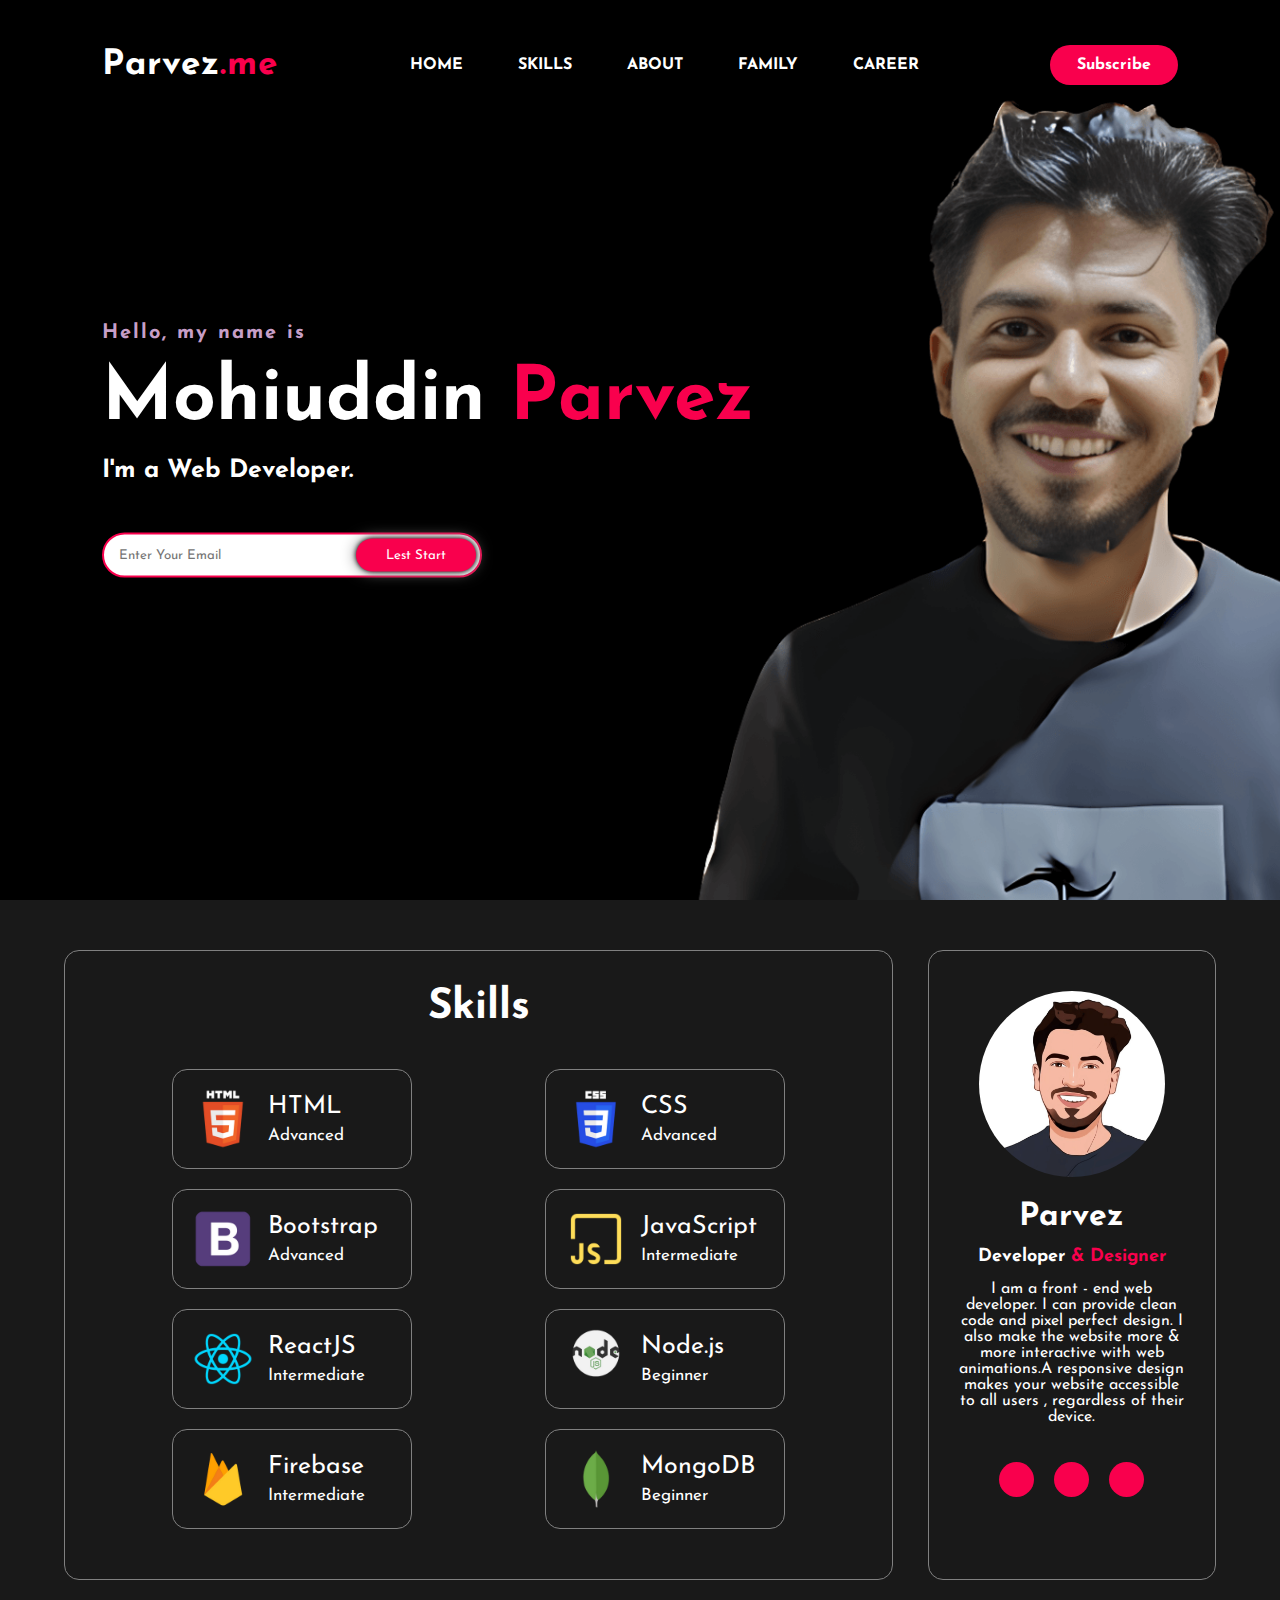
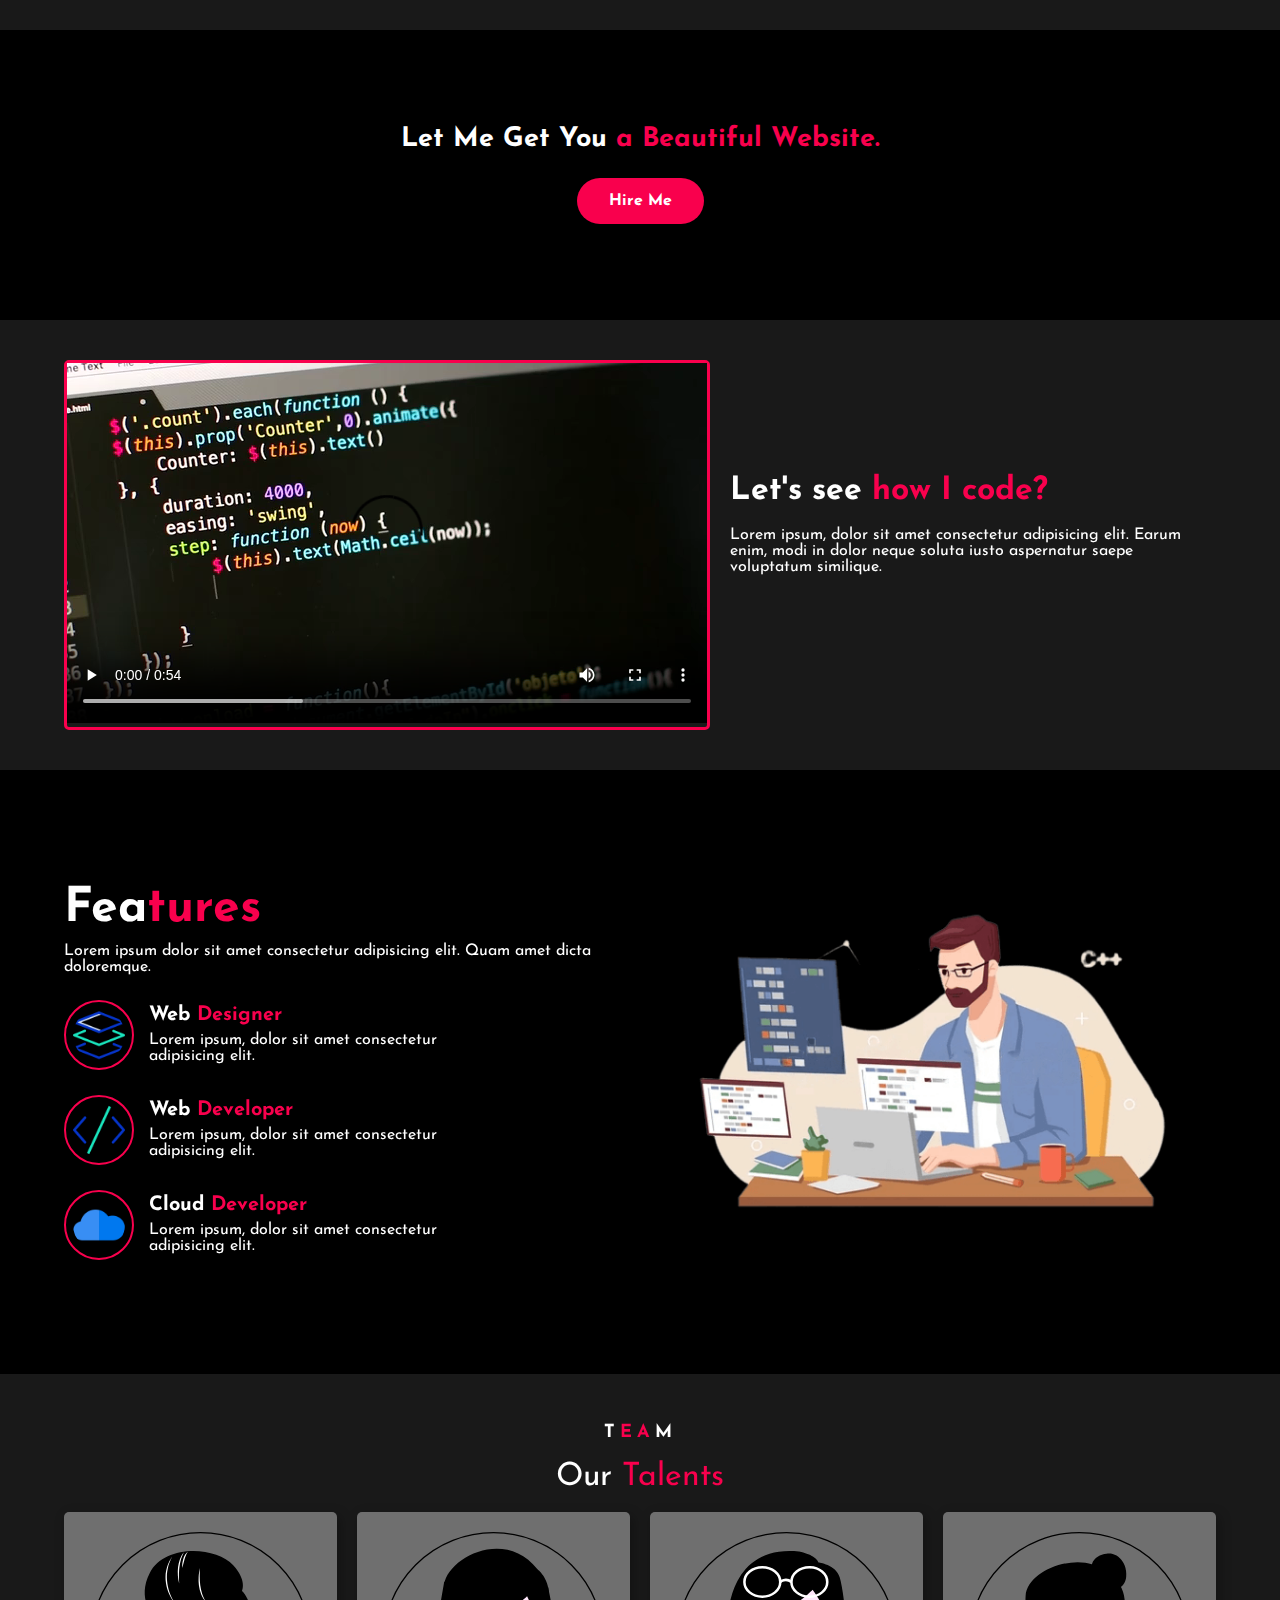
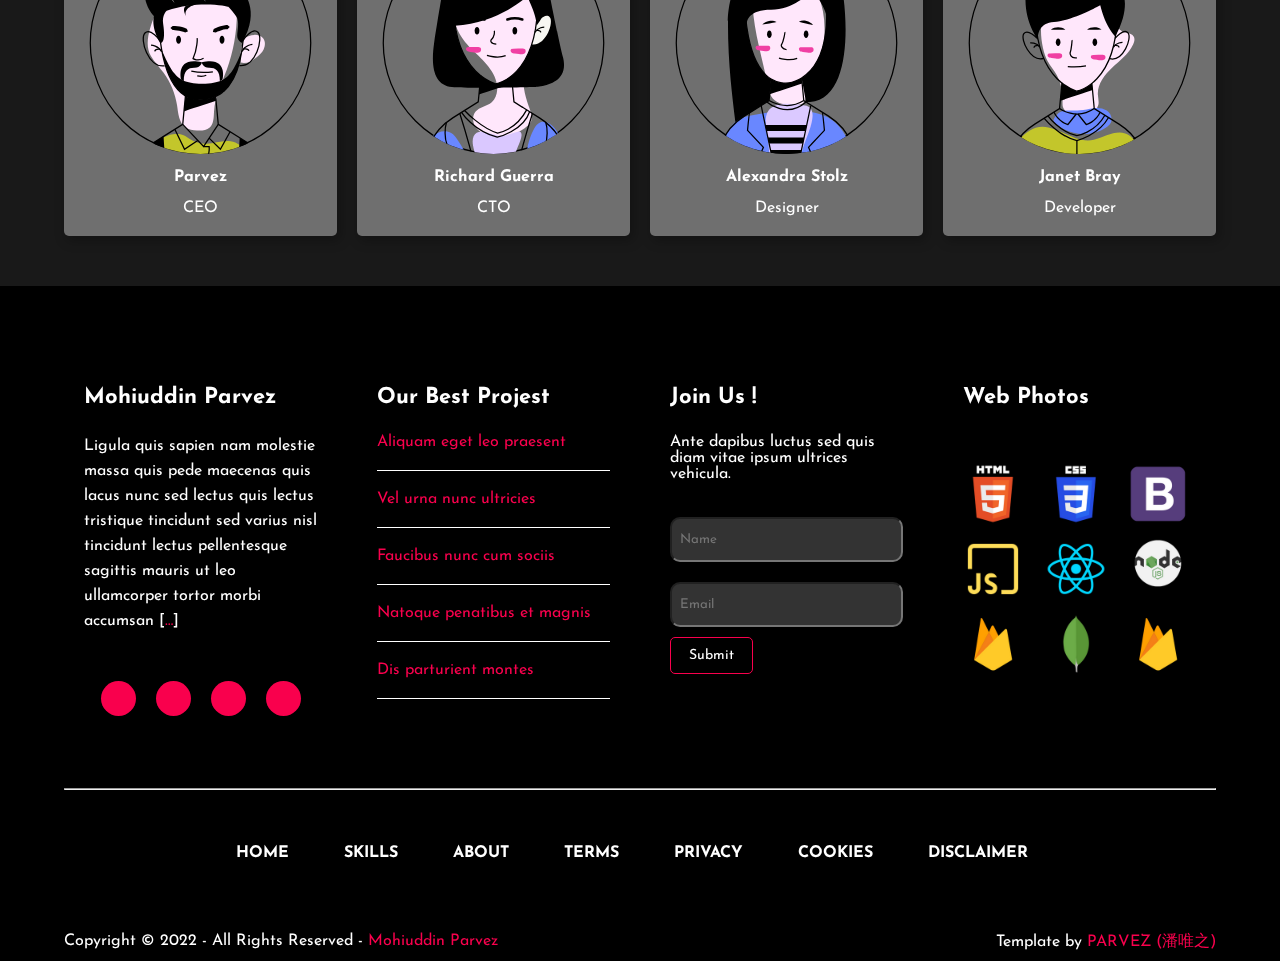
==== index.html @ cd32c6b7 "project for exam" ====
<!DOCTYPE html>
<html lang="en">
  <head>
    <meta charset="UTF-8" />
    <meta http-equiv="X-UA-Compatible" content="IE=edge" />
    <meta name="viewport" content="width=device-width, initial-scale=1.0" />
    <link rel="preconnect" href="https://fonts.googleapis.com" />
    <link rel="preconnect" href="https://fonts.gstatic.com" crossorigin />
    <link
      href="https://fonts.googleapis.com/css2?family=Josefin+Sans:ital,wght@0,100;0,200;0,300;0,400;0,500;0,600;0,700;1,100;1,200;1,300;1,400;1,500;1,600;1,700&display=swap"
      rel="stylesheet"
    />
    <link
      rel="stylesheet"
      href="https://cdnjs.cloudflare.com/ajax/libs/font-awesome/6.2.0/css/all.min.css"
      integrity="sha512-xh6O/CkQoPOWDdYTDqeRdPCVd1SpvCA9XXcUnZS2FmJNp1coAFzvtCN9BmamE+4aHK8yyUHUSCcJHgXloTyT2A=="
      crossorigin="anonymous"
      referrerpolicy="no-referrer"
    />
    <link rel="stylesheet" href="styles/style.css" />
    <title>Mohiuddin - Parvez</title>
  </head>
  <body>
    <!-- hero section start -->

    <div class="hero">
      <nav>
        <h2 class="logo">Parvez<span>.me</span></h2>
        <ul>
          <li><a href="index.html">Home</a></li>
          <li><a href="skills.html">Skills</a></li>
          <li><a href="about.html">About</a></li>
          <li><a href="family.html">Family</a></li>
          <li><a href="career.html">career</a></li>
        </ul>
        <a href="#" class="btn">Subscribe</a>
      </nav>

      <div class="content">
        <h4>Hello, my name is</h4>
        <h1>Mohiuddin <span>Parvez</span></h1>
        <h3>I'm a Web Developer.</h3>
        <div class="newslatter">
          <form>
            <input
              type="email"
              name="email"
              id="mail"
              placeholder="Enter Your Email"
            />
            <input type="submit" value="Lest Start" name="submit" />
          </form>
        </div>
      </div>
    </div>

    <!-- section one start -->
    <div class="sectionOne">
      <div class="sectionOne-content container">
        <div class="sectionOne__right">
          <h2 id="skills" class="skills-title">Skills</h2>
          <div class="skills">
            <div class="skill">
              <img
                class="skill-icon responsive-img"
                src="img/icon/1.png"
                alt=""
              />
              <div class="skill-details">
                <div class="skill-name">HTML</div>
                <div class="skill-lavel">Advanced</div>
              </div>
            </div>
            <div class="skill">
              <img
                class="skill-icon responsive-img"
                src="img/icon/2.png"
                alt=""
              />
              <div class="skill-details">
                <div class="skill-name">CSS</div>
                <div class="skill-lavel">Advanced</div>
              </div>
            </div>
            <div class="skill">
              <img
                class="skill-icon responsive-img"
                src="img/icon/3.png"
                alt=""
              />
              <div class="skill-details">
                <div class="skill-name">Bootstrap</div>
                <div class="skill-lavel">Advanced</div>
              </div>
            </div>
            <div class="skill">
              <img
                class="skill-icon responsive-img"
                src="img/icon/4.png"
                alt=""
              />
              <div class="skill-details">
                <div class="skill-name">JavaScript</div>
                <div class="skill-lavel">Intermediate</div>
              </div>
            </div>
            <div class="skill">
              <img
                class="skill-icon responsive-img"
                src="img/icon/5.png"
                alt=""
              />
              <div class="skill-details">
                <div class="skill-name">ReactJS</div>
                <div class="skill-lavel">Intermediate</div>
              </div>
            </div>
            <div class="skill">
              <img
                class="skill-icon responsive-img"
                src="img/icon/6.png"
                alt=""
              />
              <div class="skill-details">
                <div class="skill-name">Node.js</div>
                <div class="skill-lavel">Beginner</div>
              </div>
            </div>
            <div class="skill">
              <img
                class="skill-icon responsive-img"
                src="img/icon/7.png"
                alt=""
              />
              <div class="skill-details">
                <div class="skill-name">Firebase</div>
                <div class="skill-lavel">Intermediate</div>
              </div>
            </div>
            <div class="skill">
              <img
                class="skill-icon responsive-img"
                src="img/icon/8.png"
                alt=""
              />
              <div class="skill-details">
                <div class="skill-name">MongoDB</div>
                <div class="skill-lavel">Beginner</div>
              </div>
            </div>
          </div>
        </div>
        <div class="sectionOne__left">
          <div class="profile">
            <img class="responsive-img" src="img/parvez2.png" alt="" />
            <div class="profile-details">
              <h2>Parvez</h2>
              <h5>Developer <span>& Designer</span></h5>
              <p>
                I am a front - end web developer. I can provide clean code and
                pixel perfect design. I also make the website more & more
                interactive with web animations.A responsive design makes your
                website accessible to all users , regardless of their device.
              </p>
              <div class="social">
                <a href="#"><i class="fa-brands fa-facebook-f"></i></a>
                <a href="#"><i class="fa-brands fa-youtube"></i></a>
                <a href="#"><i class="fa-brands fa-linkedin-in"></i></a>
              </div>
            </div>
          </div>
        </div>
      </div>
    </div>
    <!-- section one end -->
    <!-- Contact Me -->
    <div class="contact-me">
      <p>Let Me Get You <span>a Beautiful Website.</span></p>
      <a href="#" class="button-two">Hire Me</a>
    </div>
    <section class="video-section">
      <div class="video-content container">
        <div class="video-section-left">
          <video src="img/coding-video.mp4" autoplay loop controls></video>
        </div>
        <div class="video-section-right">
          <div class="video-section-title">
            Let's see <span>how I code?</span>
          </div>
          <div class="video-section-text">
            Lorem ipsum, dolor sit amet consectetur adipisicing elit. Earum
            enim, modi in dolor neque soluta iusto aspernatur saepe voluptatum
            similique.
          </div>
        </div>
      </div>
    </section>
    <section class="sectionTwo">
      <div class="sectionTwo__content container">
        <div class="sectionTwo__left">
          <div class="features">
            <h2>Fea<span>tures</span></h2>
          </div>
          <div class="sectionTwo__left--text">
            <p>
              Lorem ipsum dolor sit amet consectetur adipisicing elit. Quam amet
              dicta doloremque.
            </p>
          </div>
          <div class="features-cards">
            <div class="features-card">
              <img src="img/icon/layers.png" alt="" />
              <div class="features-details">
                <div class="features-title">Web <span>Designer</span></div>
                <div class="features-text">
                  Lorem ipsum, dolor sit amet consectetur adipisicing elit.
                </div>
              </div>
            </div>
            <div class="features-card">
              <img src="img/icon/code.png" alt="" />
              <div class="features-details">
                <div class="features-title">Web <span>Developer</span></div>
                <div class="features-text">
                  Lorem ipsum, dolor sit amet consectetur adipisicing elit.
                </div>
              </div>
            </div>
            <div class="features-card">
              <img src="img/icon/cloud.png" alt="" />
              <div class="features-details">
                <div class="features-title">Cloud <span>Developer</span></div>
                <div class="features-text">
                  Lorem ipsum, dolor sit amet consectetur adipisicing elit.
                </div>
              </div>
            </div>
          </div>
        </div>
        <div class="sectionTwo__right">
          <img class="responsive-img" src="img/coding.png" alt="" />
        </div>
      </div>
    </section>
    <!-- section five start -->
    <section class="sectionThree">
      <div class="container text-center flex">
        <div class="sectionThree__label">T<span>EA</span>M</div>
        <div class="sectionThree__title">Our <span>Talents</span></div>
        <div class="sectionThree__cards">
          <div class="sectionThree__card--1 box-shadow">
            <img src="img/team/Richard.svg" alt="" class="responsive-img" />
            <div class="name">parvez</div>
            <div class="position">CEO</div>
          </div>
          <div class="sectionThree__card--2 box-shadow">
            <img src="img/team/Peg_Legge.svg" alt="" class="responsive-img" />
            <div class="name">richard guerra</div>
            <div class="position">CTO</div>
          </div>
          <div class="sectionThree__card--3 box-shadow">
            <img src="img/team/Alexandra.svg" alt="" class="responsive-img" />
            <div class="name">Alexandra stolz</div>
            <div class="position">designer</div>
          </div>
          <div class="sectionThree__card--4 box-shadow">
            <img src="img/team/Janet.svg" alt="" class="responsive-img" />
            <div class="name">janet bray</div>
            <div class="position">developer</div>
          </div>
        </div>
      </div>
    </section>
    <!-- section four end -->

    <!-- footer start -->

    <div class="footer-section">
      <footer id="footer" class="container">
        <!-- ################################### -->
        <div class="footer-group">
          <div class="one_quarter first">
            <h6 class="heading">Mohiuddin Parvez</h6>
            <p>
              Ligula quis sapien nam molestie massa quis pede maecenas quis
              lacus nunc sed lectus quis lectus tristique tincidunt sed varius
              nisl tincidunt lectus pellentesque sagittis mauris ut leo
              ullamcorper tortor morbi accumsan [<a href="#">&hellip;</a>]
            </p>
            <div class="social">
              <a href="#"><i class="fa-brands fa-facebook-f"></i></a>
              <a href="#"><i class="fa-brands fa-twitter"></i></a>
              <a href="#"><i class="fa-brands fa-linkedin-in"></i></a>
              <a href="#"><i class="fa-brands fa-youtube"></i></a>
            </div>
          </div>
          <div class="one_quarter">
            <h6 class="heading">Our Best Projest</h6>
            <ul class="linklist">
              <li><a href="#">Aliquam eget leo praesent</a></li>
              <li><a href="#">Vel urna nunc ultricies</a></li>
              <li><a href="#">Faucibus nunc cum sociis</a></li>
              <li><a href="#">Natoque penatibus et magnis</a></li>
              <li><a href="#">Dis parturient montes</a></li>
            </ul>
          </div>
          <div class="one_quarter">
            <h6 class="heading">Join Us !</h6>
            <p class="nospace btmspace-15">
              Ante dapibus luctus sed quis diam vitae ipsum ultrices vehicula.
            </p>
            <form class="newsletter" action="#" method="post">
              <input
                class="btmspace-15"
                type="text"
                value=""
                placeholder="  Name"
              />
              <input
                class="btmspace-15"
                type="text"
                value=""
                placeholder="  Email"
              />
              <button class="newsletter-btn" type="submit" value="submit">
                Submit
              </button>
            </form>
          </div>
          <div class="one_quarter">
            <h6 class="heading">Web Photos</h6>
            <div class="footer-img">
              <img src="img/icon/1.png" alt="" />
              <img src="img/icon/2.png" alt="" />
              <img src="img/icon/3.png" alt="" />
              <img src="img/icon/4.png" alt="" />
              <img src="img/icon/5.png" alt="" />
              <img src="img/icon/6.png" alt="" />
              <img src="img/icon/7.png" alt="" />
              <img src="img/icon/8.png" alt="" />
              <img src="img/icon/7.png" alt="" />
            </div>
          </div>
        </div>
        <!-- ############################ -->
        <hr class="btmspace-50" />
        <!-- ############################ -->
        <nav>
          <ul class="nospace">
            <li>
              <a href="index.html"><i class="fas fa-lg fa-home"></i></a>
            </li>
            <li><a href="#">Home</a></li>
            <li><a href="#skills">Skills</a></li>
            <li><a href="#">About</a></li>
            <li><a href="#">Terms</a></li>
            <li><a href="#">Privacy</a></li>
            <li><a href="#">Cookies</a></li>
            <li><a href="#">Disclaimer</a></li>
          </ul>
        </nav>
        <!-- ########################### -->
      </footer>
    </div>
    <div class="copyright-div">
      <div id="copyright" class="container">
        <!-- ########################################### -->
        <p class="fl_left">
          Copyright &copy; 2022 - All Rights Reserved -
          <a href="#">Mohiuddin Parvez</a>
        </p>
        <p class="fl_right">
          Template by
          <a target="_blank" href="3" title="Free Website Templates"
            >PARVEZ (潘唯之)</a
          >
        </p>
        <!-- ########################################## -->
      </div>
    </div>
  </body>
</html>
---- styles/style.css ----
* {
  padding: 0;
  margin: 0;
  font-family: "Josefin Sans", sans-serif;
  box-sizing: border-box;
}
:root {
  --white: rgba(255, 255, 255, 1);
}
/* common style */
.flex {
  display: flex;
  flex-direction: column;
  gap: 15px;
}
.text-center {
  text-align: center;
}
.container {
  max-width: 90%;
  margin: auto;
}
.box-shadow {
  box-shadow: 3px 4px 12px 1px rgba(0, 0, 0, 0.25);
}
.responsive-img {
  max-width: 100%;
  height: auto;
}

/* style for hero area */
.hero {
  height: 100vh;
  width: 100%;
  background-image: url(../img/parvez-bg.png);
  background-size: cover;
  background-position: center;
}
nav {
  display: flex;
  align-items: center;
  justify-content: space-between;
  padding-top: 45px;
  padding-left: 8%;
  padding-right: 8%;
}
.logo {
  color: var(--white);
  font-size: 35px;
  letter-spacing: 1px;
  cursor: pointer;
}
span {
  color: #f9004d;
}
nav ul li {
  list-style-type: none;
  display: inline-block;
  padding: 10px 25px;
}
nav ul li a {
  color: var(--white);
  text-decoration: none;
  font-weight: bold;
  text-transform: uppercase;
}
nav ul li a:hover {
  color: #f9004d;
  transition: 0.4s;
}
.btn {
  background-color: #f9004d;
  color: var(--white);
  text-decoration: none;
  border: 2px solid transparent;
  font-weight: bold;
  padding: 10px 25px;
  border-radius: 30px;
  transition: transforn 0.4s;
}
.btn:hover {
  transform: scale(1.2);
}
.content {
  position: absolute;
  top: 50%;
  left: 8%;
  transform: translateY(-50%);
}
.content h1 {
  color: var(--white);
  margin: 20px 0px 20px;
  font-size: 75px;
}
.content h3 {
  color: var(--white);
  font-size: 25px;
  margin-bottom: 50px;
}
.content h4 {
  color: #fcfc;
  font-size: 20px;
  letter-spacing: 2px;
}
.newslatter form {
  width: 380px;
  max-width: 100%;
  position: relative;
}
.newslatter form input:first-child {
  display: inline-block;
  width: 100%;
  padding: 14px 130px 14px 15px;
  border: 2px solid #f9004d;
  outline: none;
  border-radius: 30px;
}
.newslatter form input:last-child {
  position: absolute;
  display: inline-block;
  outline: none;
  border: none;
  padding: 10px 30px;
  border-radius: 30px;
  background-color: #f9004d;
  color: var(--white);
  box-shadow: 0px 0px 5px #000, 0px 0px 15px #858585;
  top: 6px;
  right: 6px;
  cursor: pointer;
}

/* style for section one */
.sectionOne {
  background-color: #191919;
  height: 730px;
  padding-top: 50px;
  padding-bottom: 50px;
}
.sectionOne-content {
  display: flex;
}
.sectionOne__right {
  width: 87%;
  margin-right: 3%;
  padding: 10px;
  border: 1px solid gray;
  border-radius: 15px;
}
.sectionOne__left {
  width: 30%;
  padding: 10px;
  border: 1px solid gray;
  border-radius: 15px;
}
.skills-title {
  color: var(--white);
  text-align: center;
  font-size: 42px;
  padding-top: 25px;
}
.skills {
  display: grid;
  grid-template-columns: repeat(2, 1fr);
  gap: 20px;
  padding: 40px;
}
.skill-details {
  color: var(--white);
}
.skill-icon {
  width: 60px;
  margin-left: 10px;
}
.skill {
  display: flex;
  align-items: center;
  gap: 15px;
  border: 1px solid gray;
  border-radius: 15px;
  padding: 10px;
  width: 240px;
  height: 100px;
  margin: auto;
}
.skill-name {
  font-size: 25px;
  margin-bottom: 8px;
}
.skill-lavel {
  font-size: 17px;
}
.profile {
  text-align: center;
  padding-top: 30px;
}
.profile img {
  border-radius: 50%;
  width: 70%;
}
.profile-details {
  margin: 20px 20px;
  display: flex;
  flex-direction: column;
  gap: 15px;
}
.profile h2,
h3,
h5,
p {
  color: var(--white);
}
.profile h2 {
  font-size: 32px;
}
.profile h5 {
  font-size: 18px;
}

/* style for contact me */
.contact-me {
  width: 100%;
  height: 290px;
  background: #000;
  display: flex;
  align-items: center;
  flex-direction: column;
  justify-content: center;
}
.contact-me p {
  font-size: 27px;
  color: var(--white);
  font-weight: bold;
  margin-bottom: 25px;
}
.contact-me .button-two {
  background-color: #f9004d;
  color: var(--white);
  text-decoration: none;
  border: 2px solid transparent;
  font-weight: bold;
  padding: 13px 30px;
  border-radius: 30px;
  transition: 0.4s;
}
.contact-me .button-two:hover {
  background-color: transparent;
  border: 2px solid #f9004d;
  cursor: pointer;
}
/* style roules for video  */
.video-section{
  background-color: #191919;
  height: 450px;
  max-width: 100%;
}
.video-content{
  display: flex;
  align-items: center;
  gap: 20px;
}
.video-section-left{
  margin-top: 40px;
  border: 3px solid #f9004d;
  border-radius: 5px;
}
.video-section-title{
  color: var(--white);
  font-size: 32px;
  font-weight: 700;
  margin-bottom: 20px;
}
.video-section-text{
  color: var(--white);
}

/* style for contact me */
.social {
  display: flex;
  justify-content: center;
}
.social a {
  width: 35px;
  height: 35px;
  display: flex;
  align-items: center;
  justify-content: center;
  background: #f9004d;
  border-radius: 50%;
  margin: 22px 10px;
  color: var(--white);
  text-decoration: none;
  font-size: 20px;
}
.social a:hover {
  transform: scale(1.3);
  transition: 0.3s;
}
.end {
  position: absolute;
  color: #f9004d;
  bottom: 35px;
  font-size: 14px;
}
/* style for section two */
.sectionTwo{
  background-color: #000;
  padding: 100px 0;
}
.sectionTwo__content{
  display: flex;
  justify-content: space-around;
  align-items: center;
}
.sectionTwo__left--title{
  font-size: 32px;
  color: wheat;
}
.sectionTwo__left{
  display: flex;
  flex-direction: column;
}
.features{
  color: var(--white);
  font-size: 32px;
  margin-bottom: 10px;
}
.features-card{
  display: flex;
  align-items: center;
  gap: 15px;
  margin-top: 25px;
  width: 400px;
  color: white;
}
.features-card img{
  width: 70px;
  padding: 7px;
  border: 2px solid #f9004d;
  border-radius: 50%;
}
.features-title{
  font-size: 20px;
  margin-bottom: 7px;
  font-weight: 700;
}
.features-title span{
  font-weight: 700;
}
/* .features-card img:hover{
  background-color: #f9004d;
  border: 2px solid var(--white);
  opacity: 0.7;
  transition: 0.3s;
} */



/* style rules for section five */
.sectionThree {
  padding: 50px 0;
  background-color:  #191919;
}
.sectionThree__label{
  font-size: 18px;
  font-weight: 700;
  letter-spacing: 5px;
  text-transform: uppercase;
  color: var(--white);
}
.sectionThree__title{
  font-size: 32px;
  font-weight: 400;
  line-height: 125%;
  color: white;
}
.sectionThree__cards {
  display: grid;
  grid-template-columns: repeat(4, 1fr);
  gap: 20px;
}
[class^="sectionThree__card--"] {
  padding: 20px 25px;
  border-radius: 5px;

  display: flex;
  flex-direction: column;
  gap: 15px;
  background-color: rgba(255, 255, 255, 0.377);
}
[class^="sectionThree__card--"] .name {
  font-weight: bold;
  text-transform: capitalize;
  color: white;
}
[class^="sectionThree__card--"] .position {
  text-transform: capitalize;
  color: white;
}




/* footer section */
.footer-section{
  padding: 50px 0;
  background-color: #000;
}
.footer-group{
  display: grid;
  grid-template-columns: repeat(4,1fr);
  gap: 20px;
}
.one_quarter{
  max-width: 100%;
  padding: 50px 20px;
  display: flex;
  flex-direction: column;
  gap: 25px;
}
li{
  list-style: none;
}
a{
  text-decoration: none;
  color: #f9004d;
}
.heading{
  color: var(--white);
  font-size: 22px;
}
.first p{
  line-height: 25px;
}
.linklist li{
  margin-bottom: 20px;
  border-bottom: 1px solid white;
  padding-bottom: 20px;
}
legend{
  color: wheat;
}
.newsletter input{
  width: 100%;
  height: 45px;
  margin: 10px 0;
  border-radius: 10px;
  background-color: rgba(255,255,255,.2);
}
.newsletter-btn{
  background-color: rgba(0, 0, 0, 0);
  color: white;
  font-size: 14px;
  padding: 10px 18px;
  border-radius: 5px;
  border: 1px solid #f9004d;
}
.newsletter-btn:hover{
  background-color: #f9004d;
  border: 1px solid white;
  transition: 0.2s;
}
.footer-img{
  display: grid;
  grid-template-columns: repeat(3,1fr);
  gap: 15px;
  padding-top: 30px;
}
.footer-img img{
  width: 60px;
  height: 60px;
}



.copyright-div{
  background-color: #000;
}
#copyright{
  height: 40px;
  display: flex;
  justify-content: space-between;
  align-items: center;
}
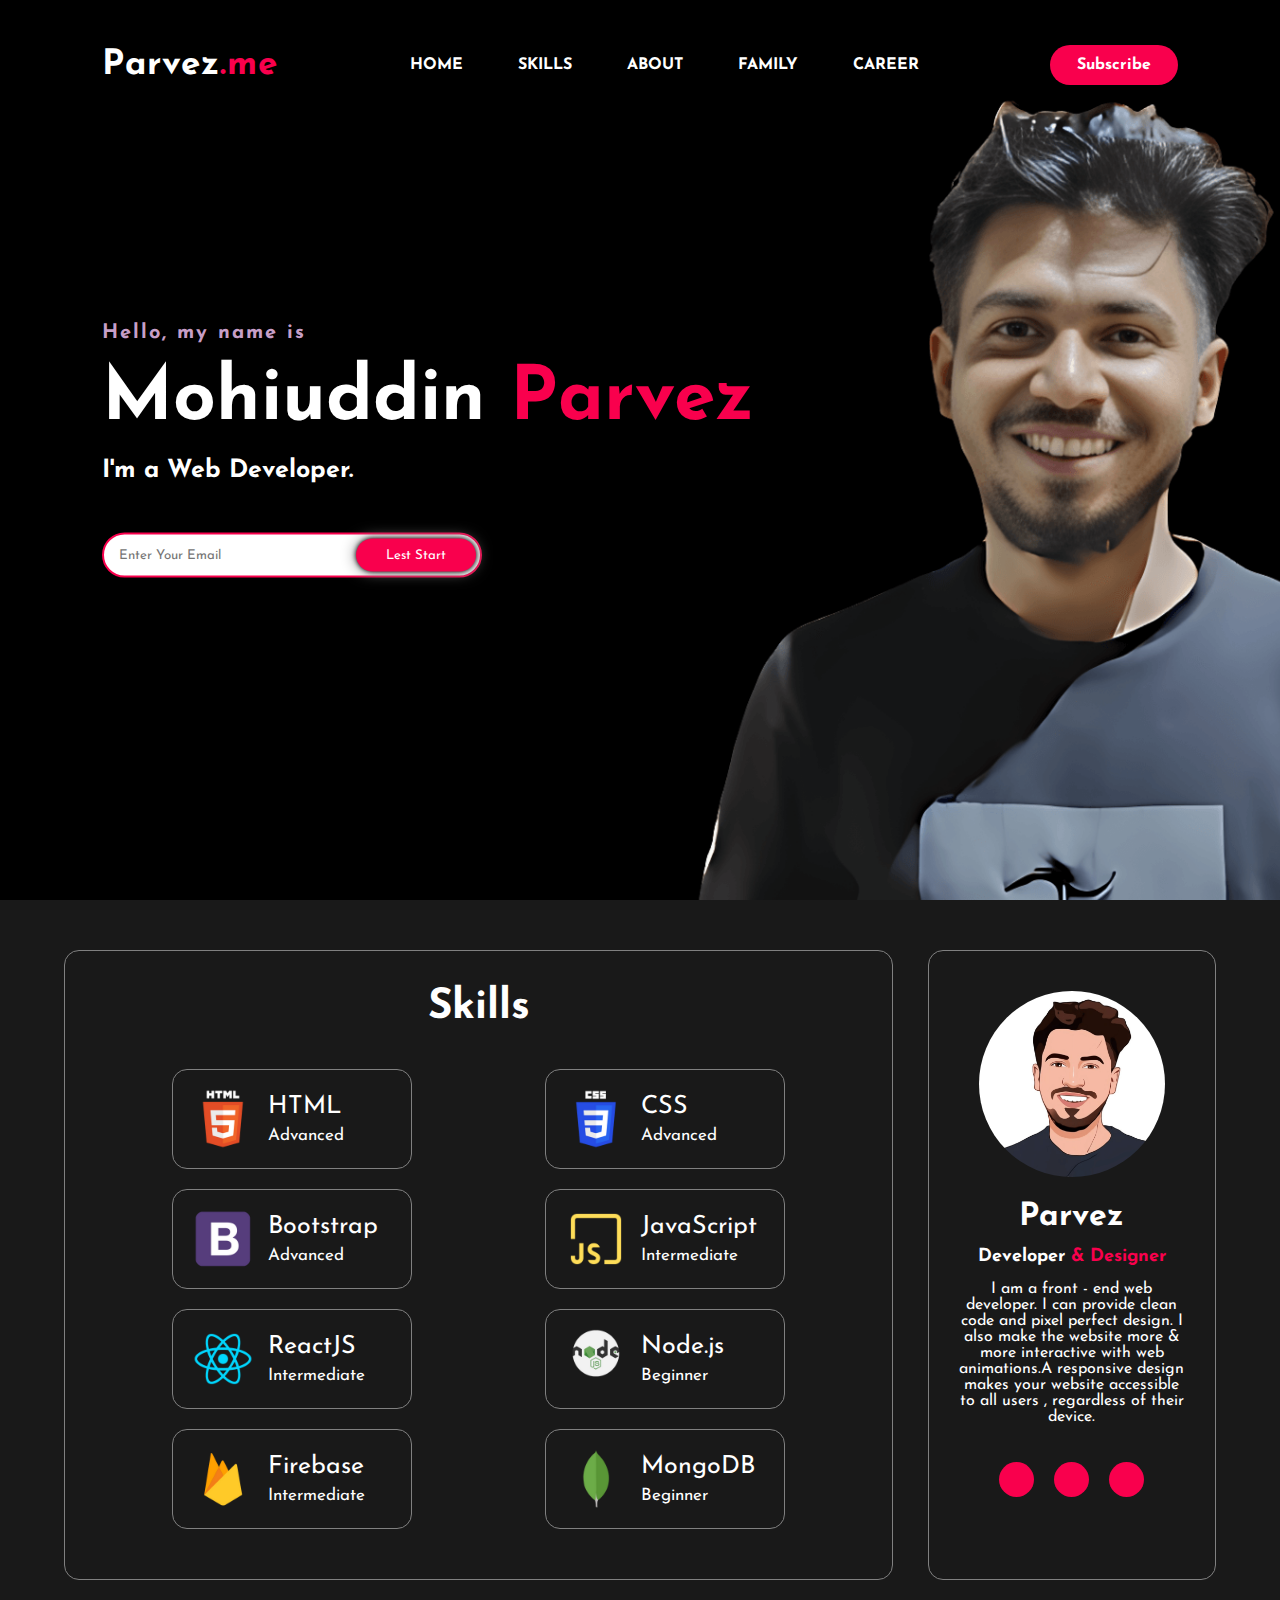
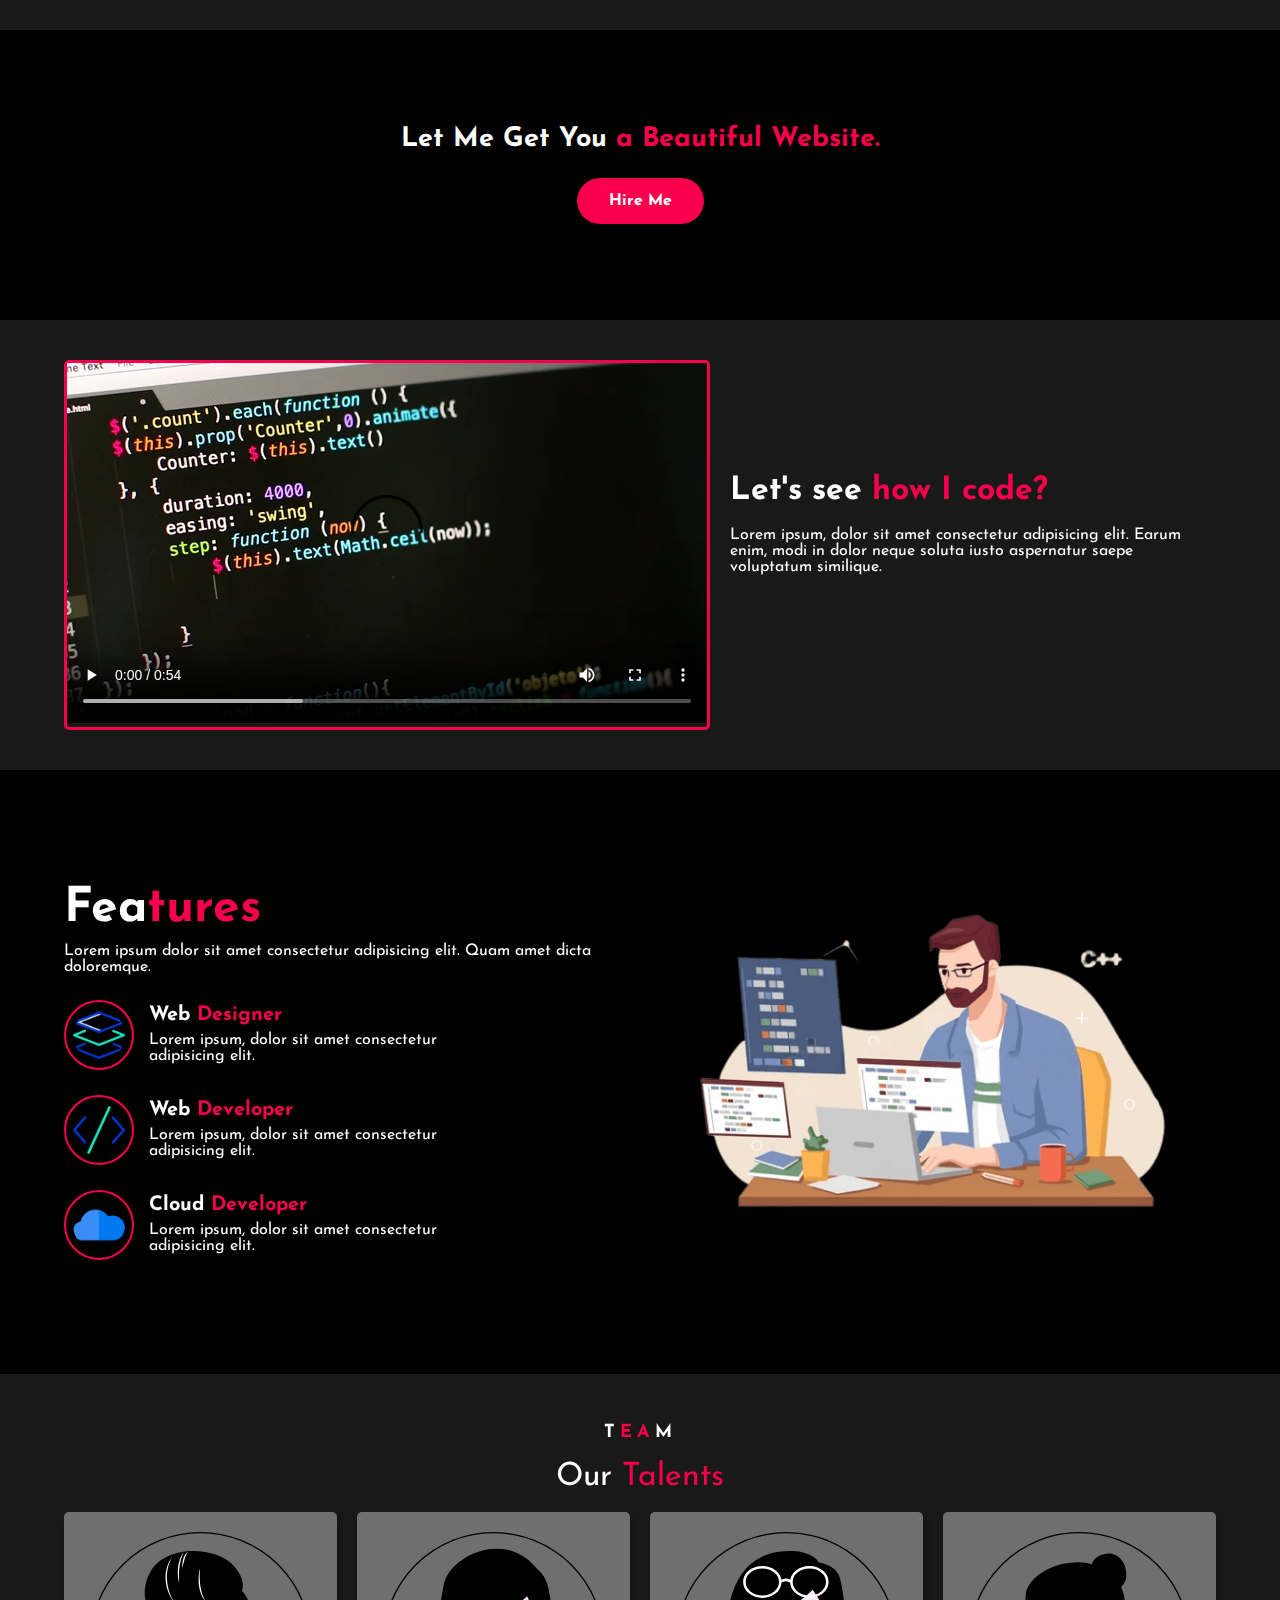
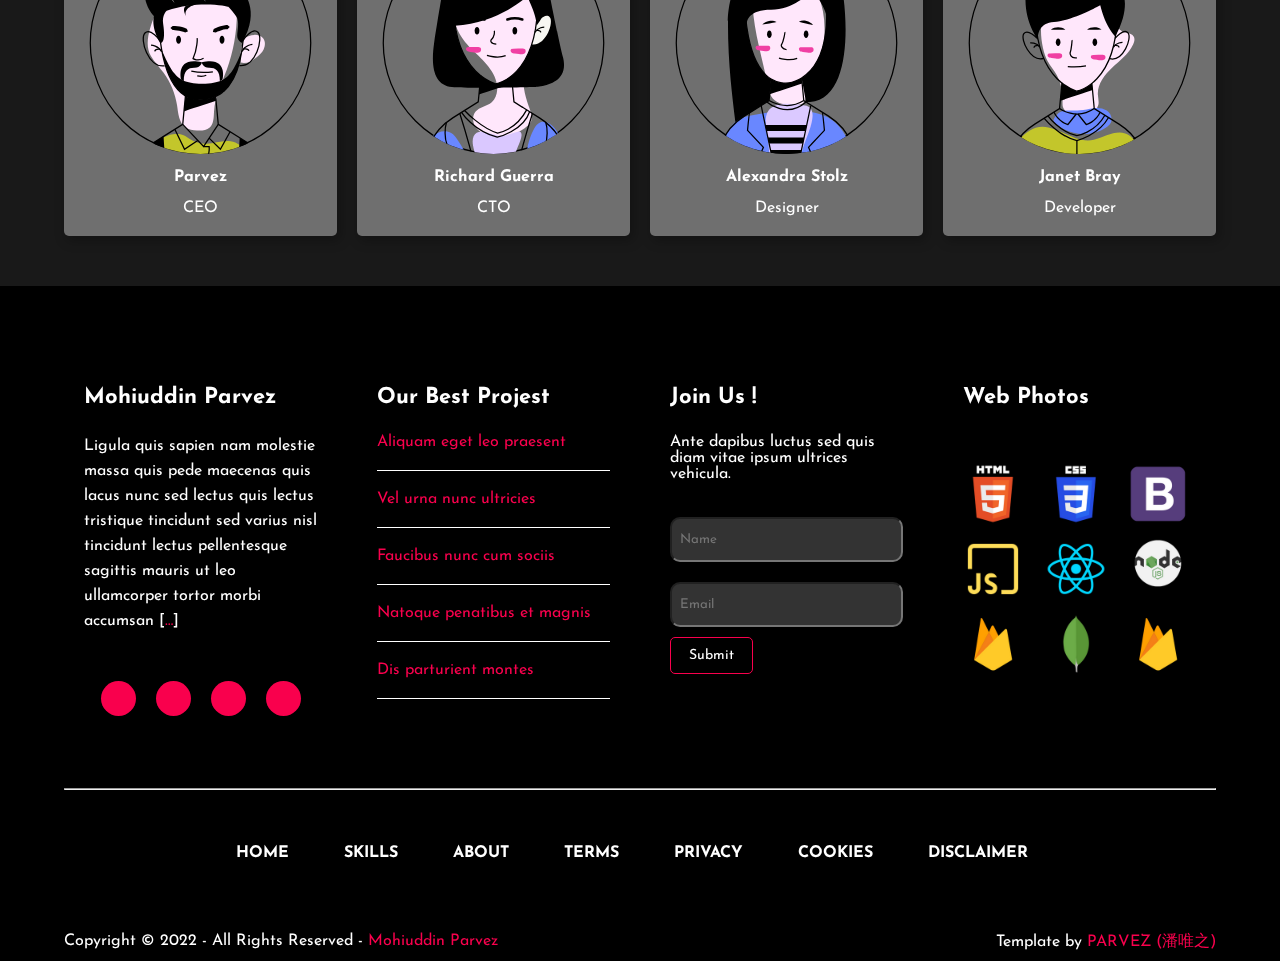
==== commit 690035f1: "oppps" ====
--- a/index.html
+++ b/index.html
@@ -309,20 +309,18 @@
             <p class="nospace btmspace-15">
               Ante dapibus luctus sed quis diam vitae ipsum ultrices vehicula.
             </p>
-            <form class="newsletter" action="#" method="post">
+            <form class="newsletterP" action="#" method="post">
               <input
-                class="btmspace-15"
                 type="text"
                 value=""
                 placeholder="  Name"
               />
               <input
-                class="btmspace-15"
                 type="text"
                 value=""
                 placeholder="  Email"
               />
-              <button class="newsletter-btn" type="submit" value="submit">
+              <button class="newsletterP-btn" type="submit" value="submit">
                 Submit
               </button>
             </form>
@@ -343,10 +341,10 @@
           </div>
         </div>
         <!-- ############################ -->
-        <hr class="btmspace-50" />
+        <hr  />
         <!-- ############################ -->
         <nav>
-          <ul class="nospace">
+          <ul>
             <li>
               <a href="index.html"><i class="fas fa-lg fa-home"></i></a>
             </li>
--- a/styles/style.css
+++ b/styles/style.css
@@ -440,14 +440,14 @@
 legend{
   color: wheat;
 }
-.newsletter input{
+.newsletterP input{
   width: 100%;
   height: 45px;
   margin: 10px 0;
   border-radius: 10px;
   background-color: rgba(255,255,255,.2);
 }
-.newsletter-btn{
+.newsletterP-btn{
   background-color: rgba(0, 0, 0, 0);
   color: white;
   font-size: 14px;
@@ -455,7 +455,7 @@
   border-radius: 5px;
   border: 1px solid #f9004d;
 }
-.newsletter-btn:hover{
+.newsletterP-btn:hover{
   background-color: #f9004d;
   border: 1px solid white;
   transition: 0.2s;
@@ -470,9 +470,6 @@
   width: 60px;
   height: 60px;
 }
-
-
-
 .copyright-div{
   background-color: #000;
 }
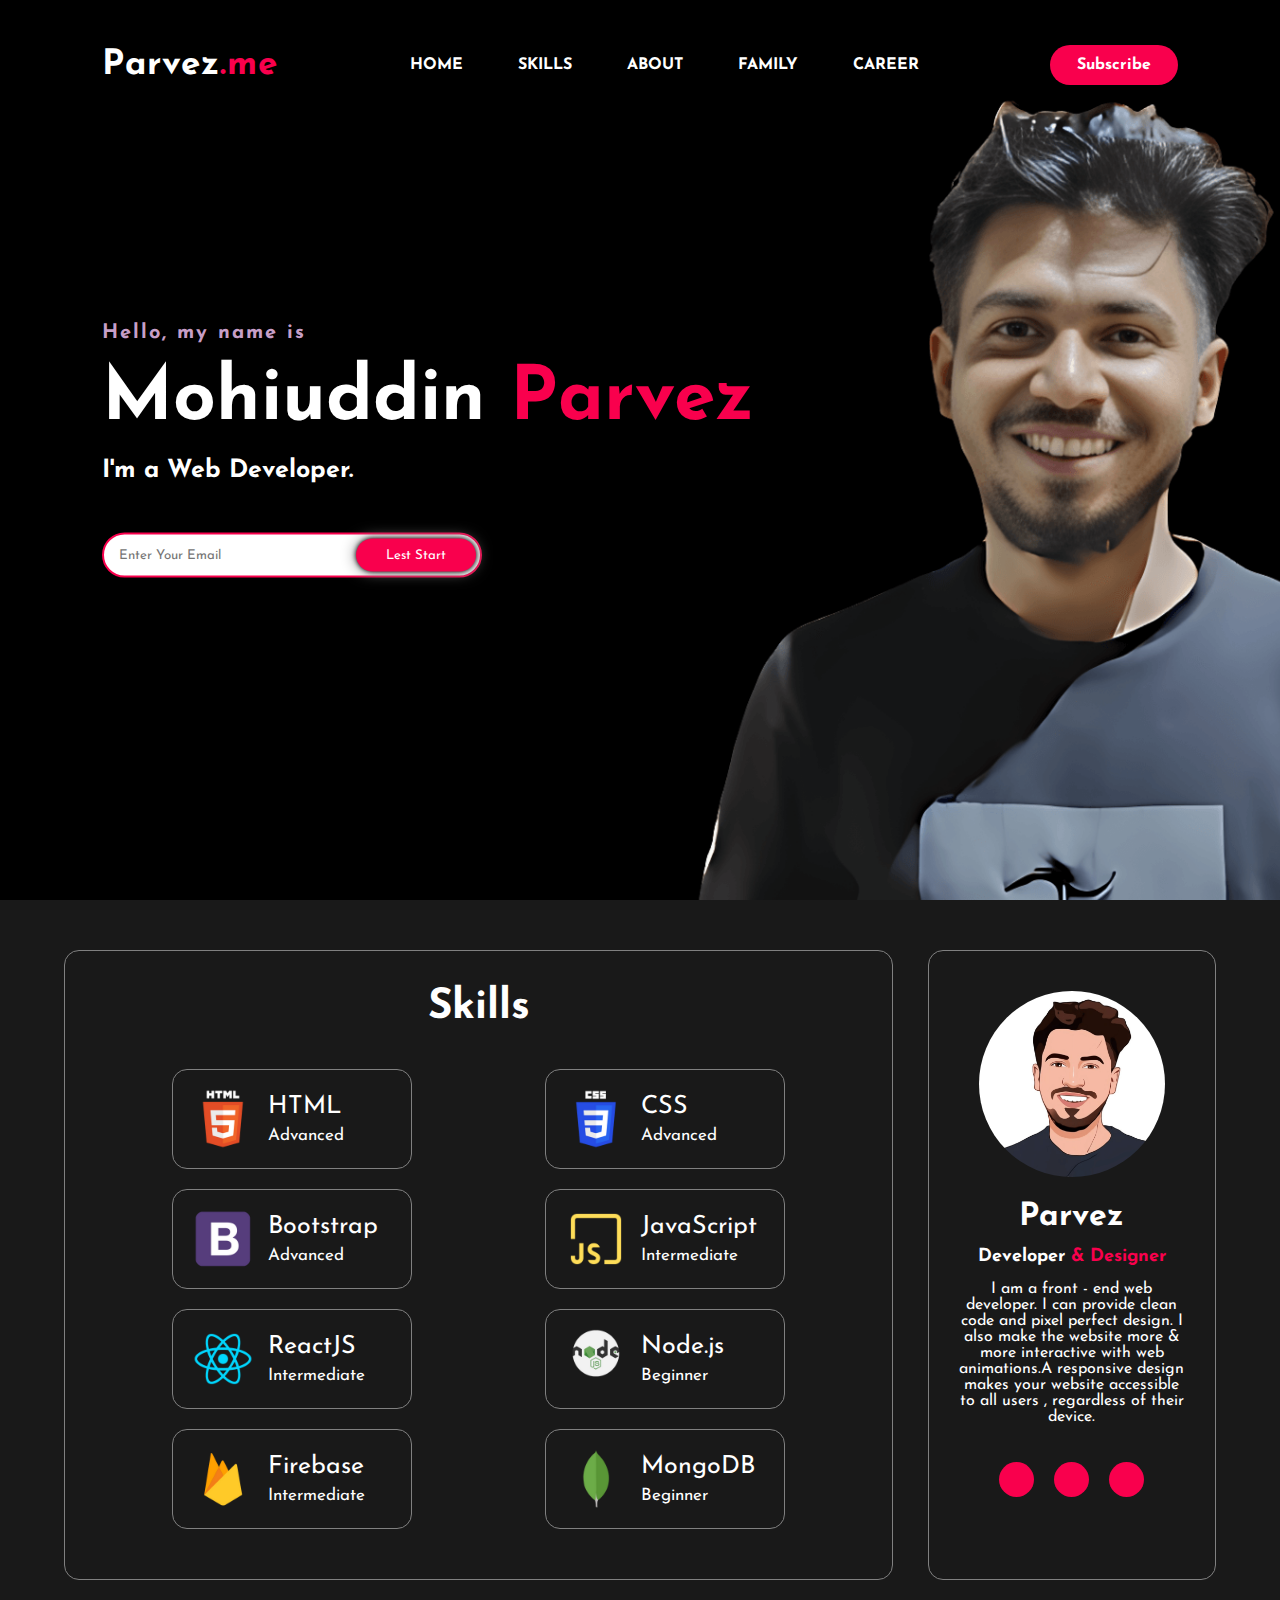
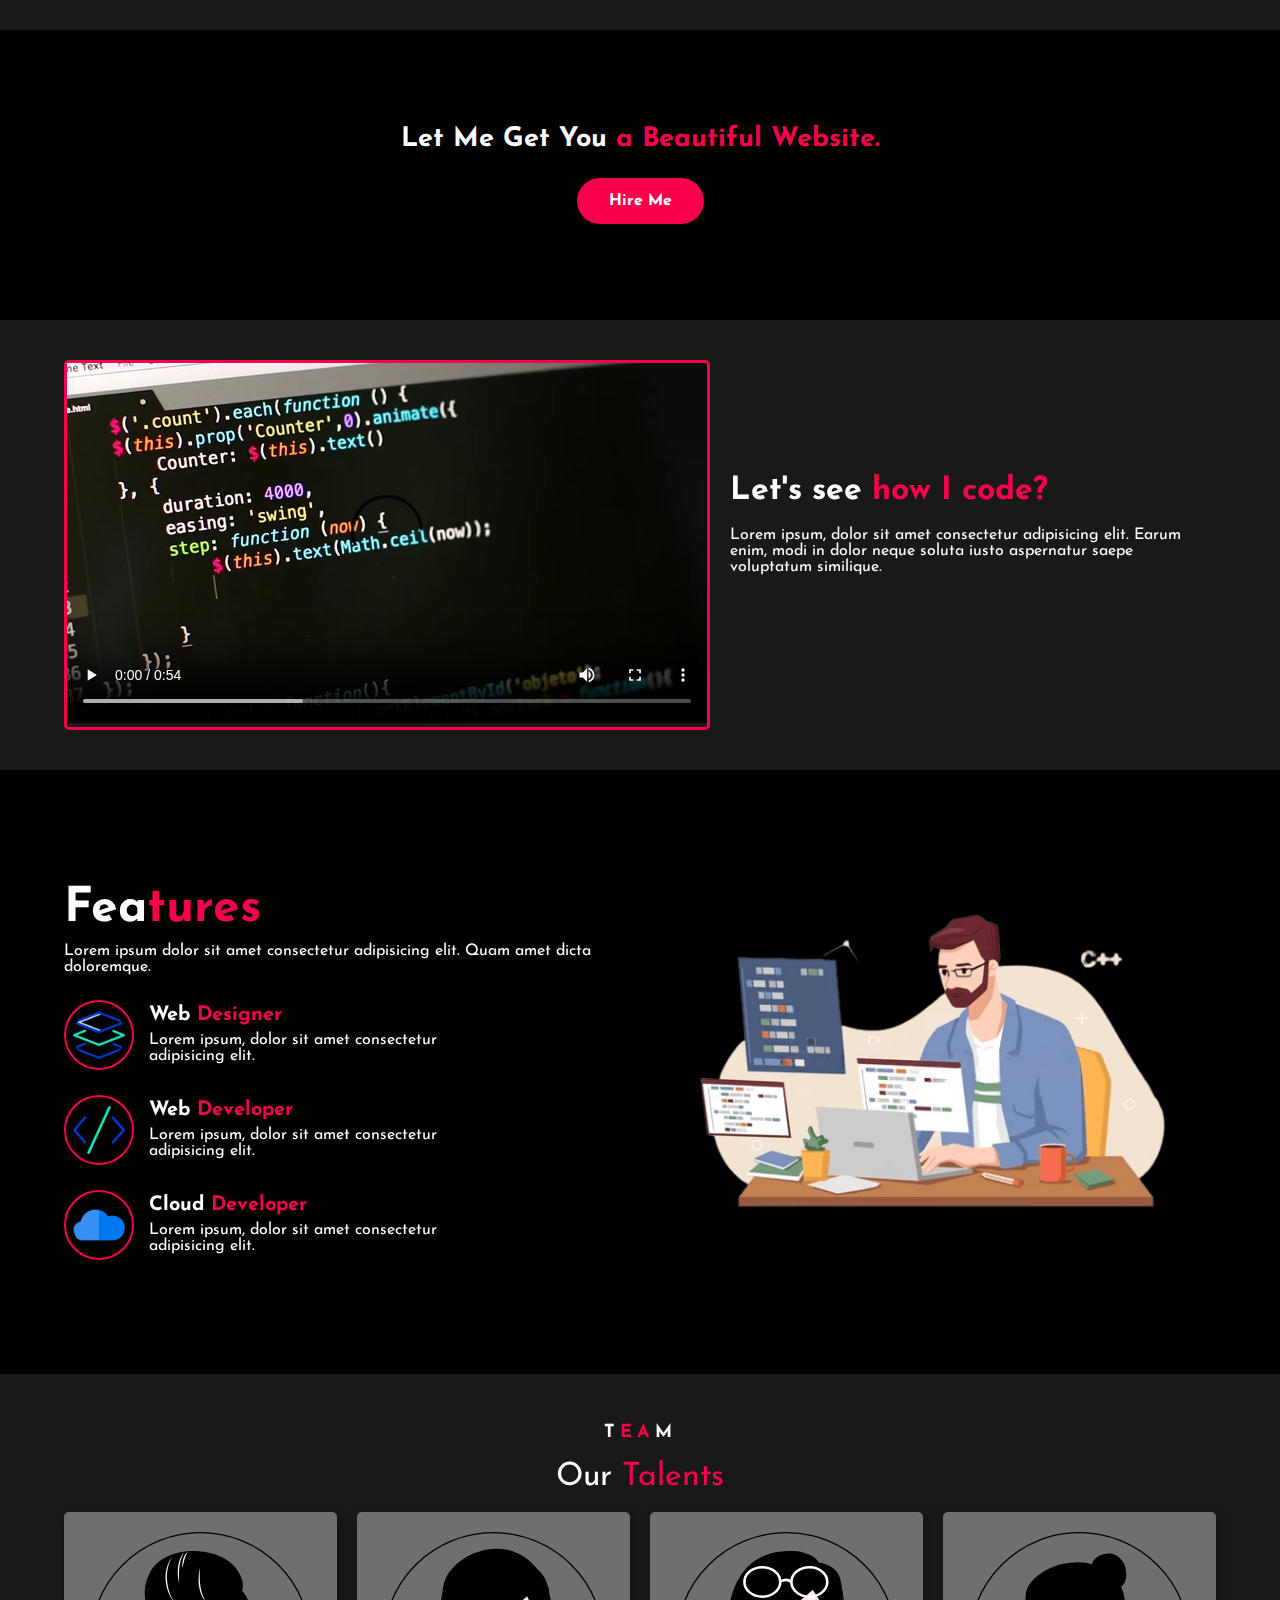
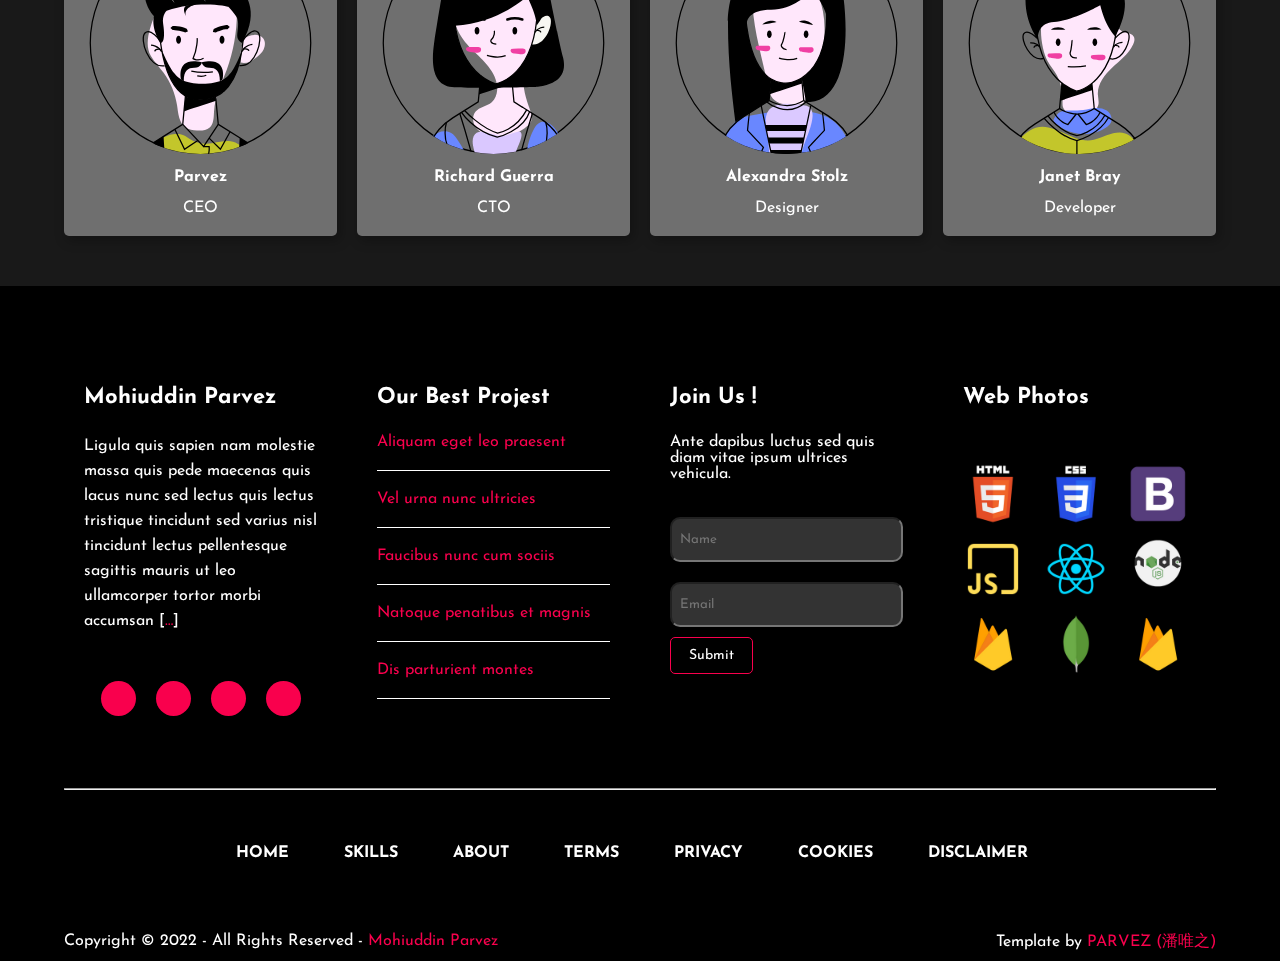
==== commit b5775eac: "some change" ====
--- a/index.html
+++ b/index.html
@@ -310,16 +310,8 @@
               Ante dapibus luctus sed quis diam vitae ipsum ultrices vehicula.
             </p>
             <form class="newsletterP" action="#" method="post">
-              <input
-                type="text"
-                value=""
-                placeholder="  Name"
-              />
-              <input
-                type="text"
-                value=""
-                placeholder="  Email"
-              />
+              <input type="text" value="" placeholder="  Name" />
+              <input type="text" value="" placeholder="  Email" />
               <button class="newsletterP-btn" type="submit" value="submit">
                 Submit
               </button>
@@ -341,7 +333,7 @@
           </div>
         </div>
         <!-- ############################ -->
-        <hr  />
+        <hr />
         <!-- ############################ -->
         <nav>
           <ul>
--- a/styles/style.css
+++ b/styles/style.css
@@ -249,28 +249,28 @@
   cursor: pointer;
 }
 /* style roules for video  */
-.video-section{
+.video-section {
   background-color: #191919;
   height: 450px;
   max-width: 100%;
 }
-.video-content{
+.video-content {
   display: flex;
   align-items: center;
   gap: 20px;
 }
-.video-section-left{
+.video-section-left {
   margin-top: 40px;
   border: 3px solid #f9004d;
   border-radius: 5px;
 }
-.video-section-title{
+.video-section-title {
   color: var(--white);
   font-size: 32px;
   font-weight: 700;
   margin-bottom: 20px;
 }
-.video-section-text{
+.video-section-text {
   color: var(--white);
 }
 
@@ -303,29 +303,29 @@
   font-size: 14px;
 }
 /* style for section two */
-.sectionTwo{
+.sectionTwo {
   background-color: #000;
   padding: 100px 0;
 }
-.sectionTwo__content{
+.sectionTwo__content {
   display: flex;
   justify-content: space-around;
   align-items: center;
 }
-.sectionTwo__left--title{
+.sectionTwo__left--title {
   font-size: 32px;
   color: wheat;
 }
-.sectionTwo__left{
-  display: flex;
-  flex-direction: column;
-}
-.features{
+.sectionTwo__left {
+  display: flex;
+  flex-direction: column;
+}
+.features {
   color: var(--white);
   font-size: 32px;
   margin-bottom: 10px;
 }
-.features-card{
+.features-card {
   display: flex;
   align-items: center;
   gap: 15px;
@@ -333,18 +333,18 @@
   width: 400px;
   color: white;
 }
-.features-card img{
+.features-card img {
   width: 70px;
   padding: 7px;
   border: 2px solid #f9004d;
   border-radius: 50%;
 }
-.features-title{
+.features-title {
   font-size: 20px;
   margin-bottom: 7px;
   font-weight: 700;
 }
-.features-title span{
+.features-title span {
   font-weight: 700;
 }
 /* .features-card img:hover{
@@ -354,21 +354,19 @@
   transition: 0.3s;
 } */
 
-
-
 /* style rules for section five */
 .sectionThree {
   padding: 50px 0;
-  background-color:  #191919;
-}
-.sectionThree__label{
+  background-color: #191919;
+}
+.sectionThree__label {
   font-size: 18px;
   font-weight: 700;
   letter-spacing: 5px;
   text-transform: uppercase;
   color: var(--white);
 }
-.sectionThree__title{
+.sectionThree__title {
   font-size: 32px;
   font-weight: 400;
   line-height: 125%;
@@ -398,56 +396,53 @@
   color: white;
 }
 
-
-
-
 /* footer section */
-.footer-section{
+.footer-section {
   padding: 50px 0;
   background-color: #000;
 }
-.footer-group{
+.footer-group {
   display: grid;
-  grid-template-columns: repeat(4,1fr);
+  grid-template-columns: repeat(4, 1fr);
   gap: 20px;
 }
-.one_quarter{
+.one_quarter {
   max-width: 100%;
   padding: 50px 20px;
   display: flex;
   flex-direction: column;
   gap: 25px;
 }
-li{
+li {
   list-style: none;
 }
-a{
+a {
   text-decoration: none;
   color: #f9004d;
 }
-.heading{
+.heading {
   color: var(--white);
   font-size: 22px;
 }
-.first p{
+.first p {
   line-height: 25px;
 }
-.linklist li{
+.linklist li {
   margin-bottom: 20px;
   border-bottom: 1px solid white;
   padding-bottom: 20px;
 }
-legend{
+legend {
   color: wheat;
 }
-.newsletterP input{
+.newsletterP input {
   width: 100%;
   height: 45px;
   margin: 10px 0;
   border-radius: 10px;
-  background-color: rgba(255,255,255,.2);
-}
-.newsletterP-btn{
+  background-color: rgba(255, 255, 255, 0.2);
+}
+.newsletterP-btn {
   background-color: rgba(0, 0, 0, 0);
   color: white;
   font-size: 14px;
@@ -455,27 +450,27 @@
   border-radius: 5px;
   border: 1px solid #f9004d;
 }
-.newsletterP-btn:hover{
+.newsletterP-btn:hover {
   background-color: #f9004d;
   border: 1px solid white;
   transition: 0.2s;
 }
-.footer-img{
+.footer-img {
   display: grid;
-  grid-template-columns: repeat(3,1fr);
+  grid-template-columns: repeat(3, 1fr);
   gap: 15px;
   padding-top: 30px;
 }
-.footer-img img{
+.footer-img img {
   width: 60px;
   height: 60px;
 }
-.copyright-div{
+.copyright-div {
   background-color: #000;
 }
-#copyright{
+#copyright {
   height: 40px;
   display: flex;
   justify-content: space-between;
   align-items: center;
-}+}
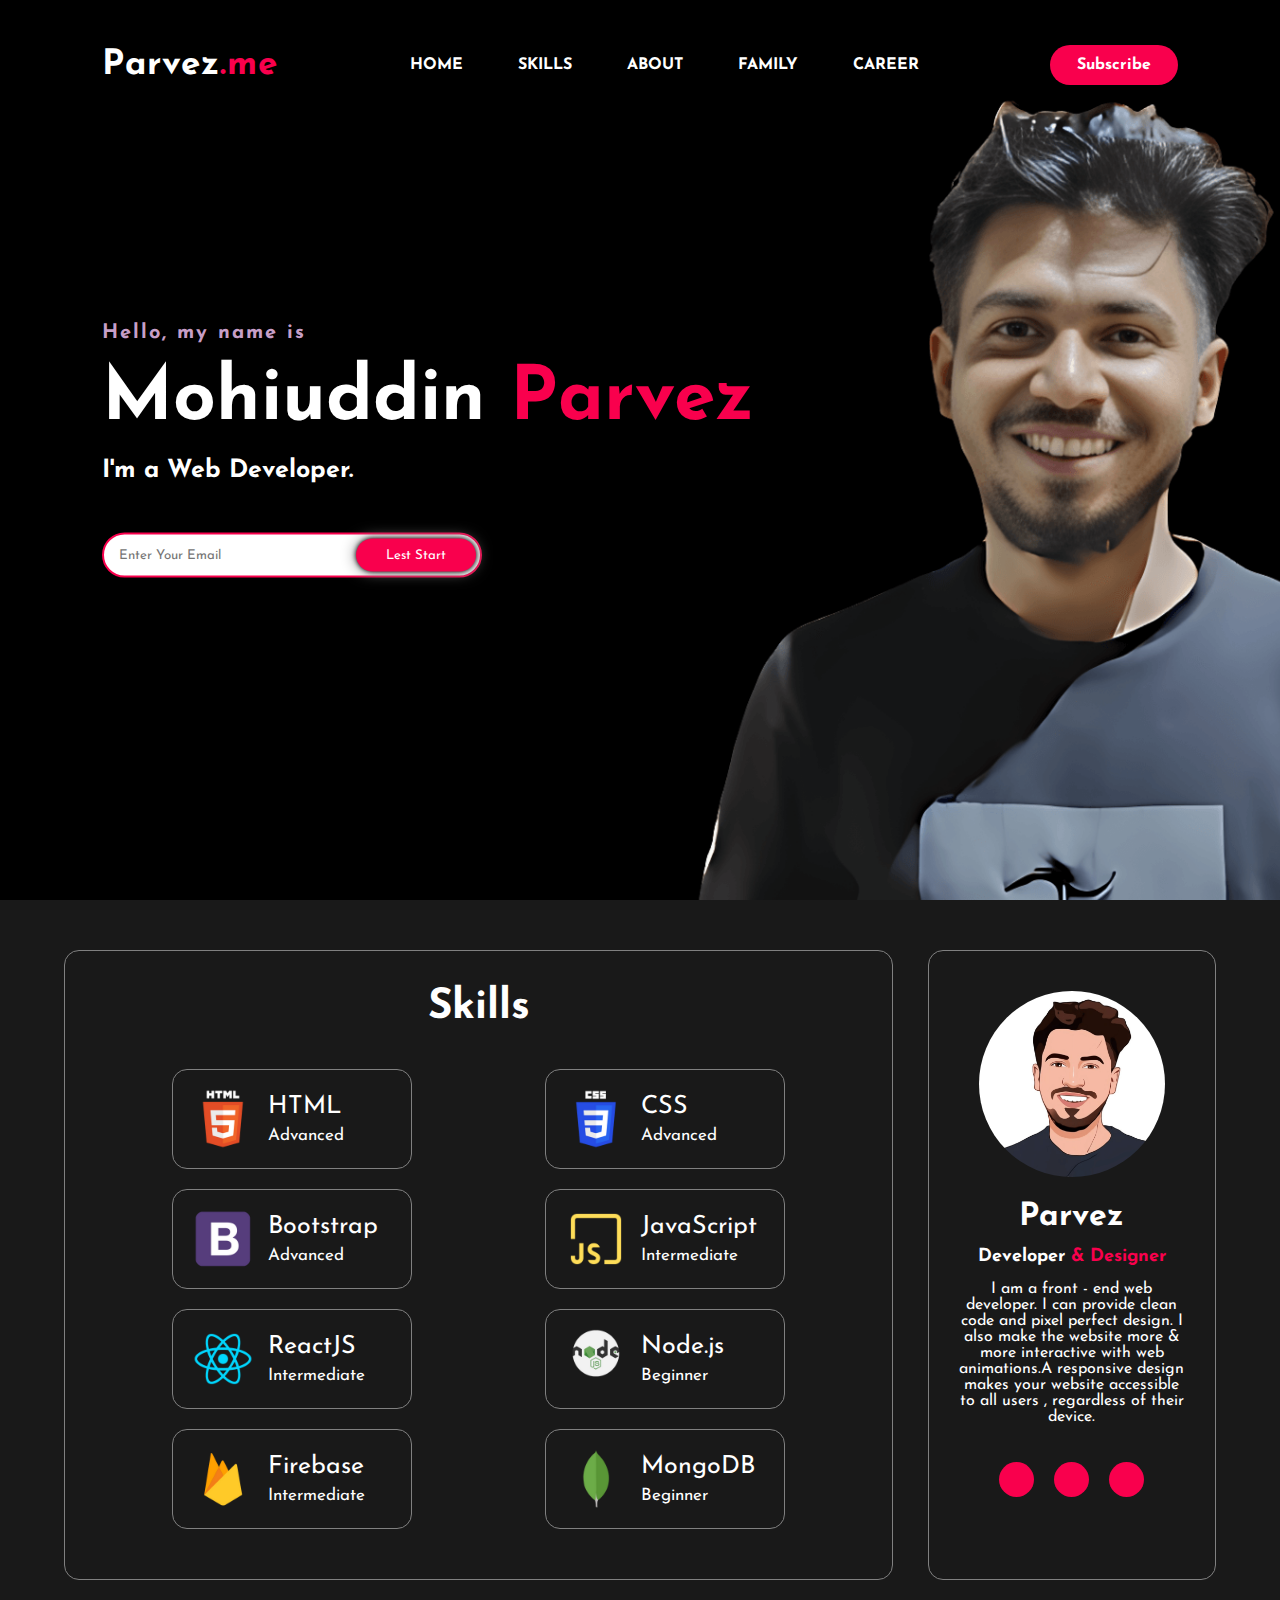
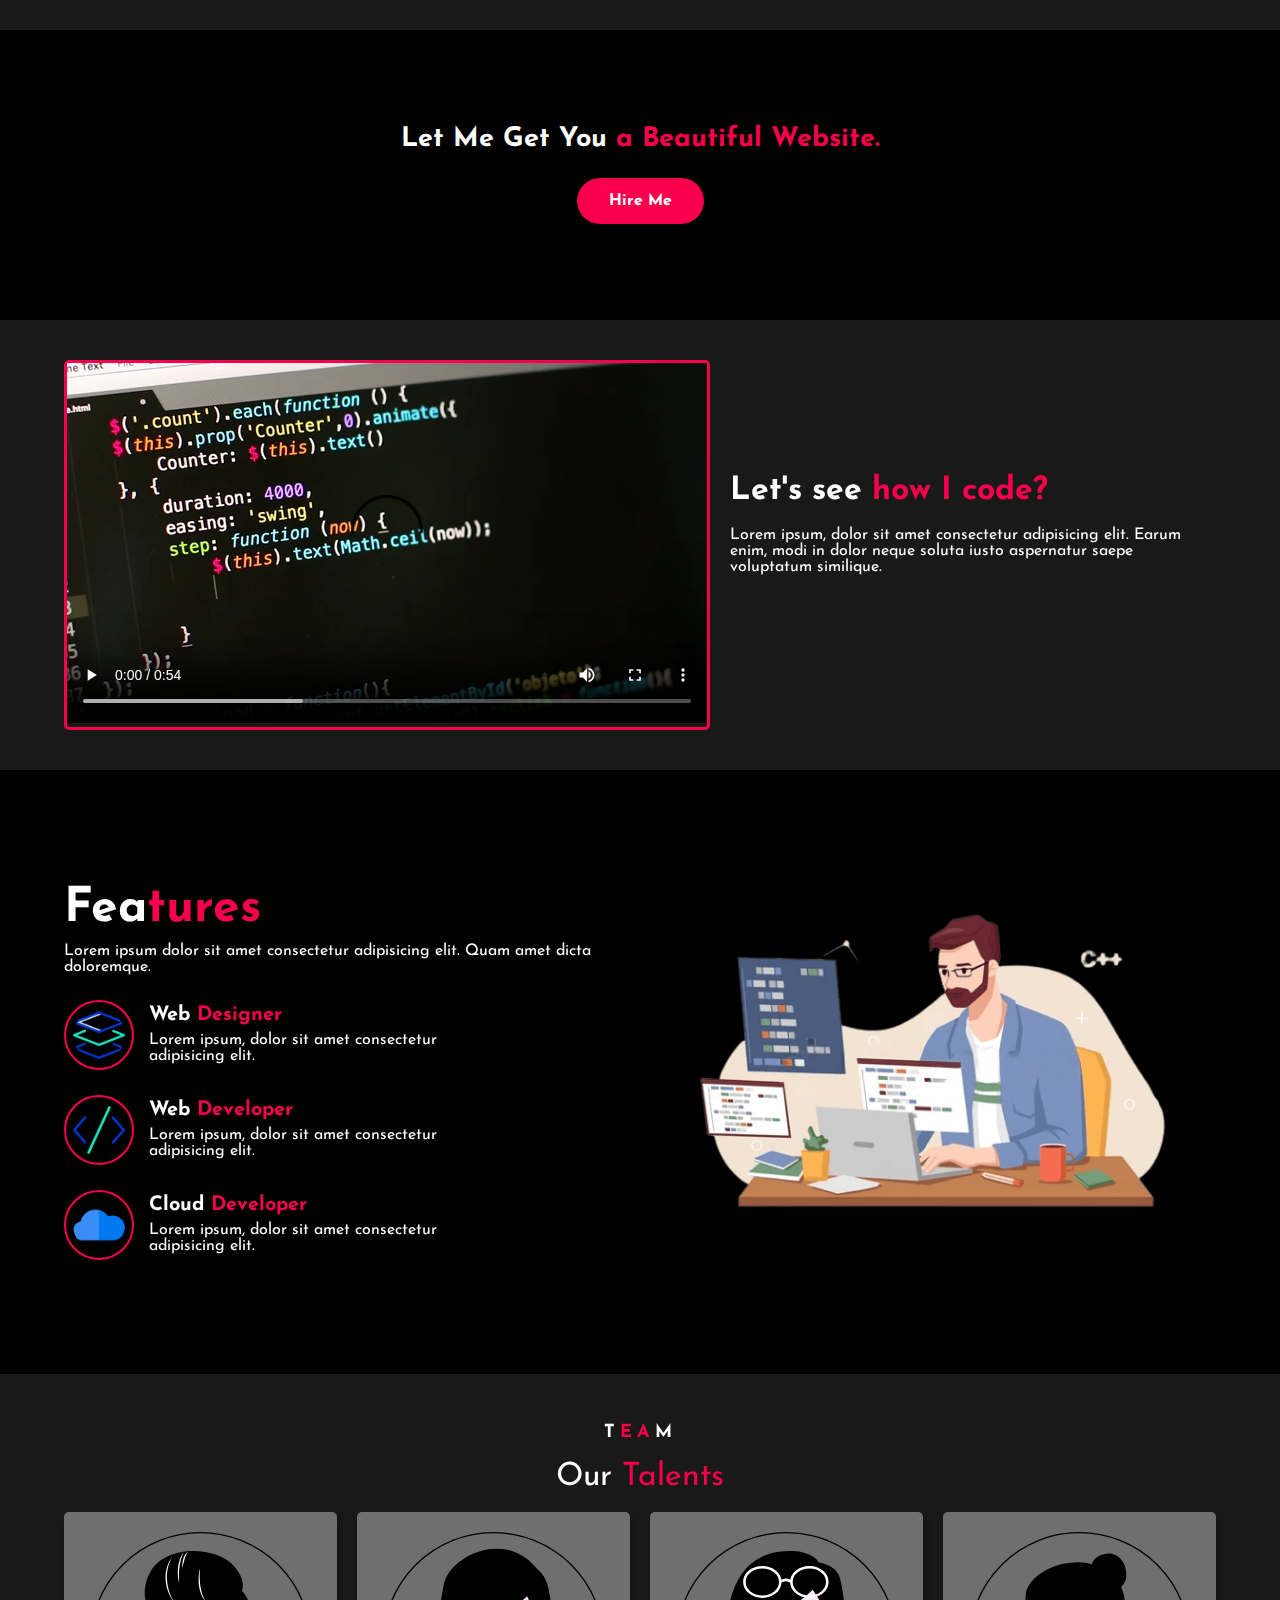
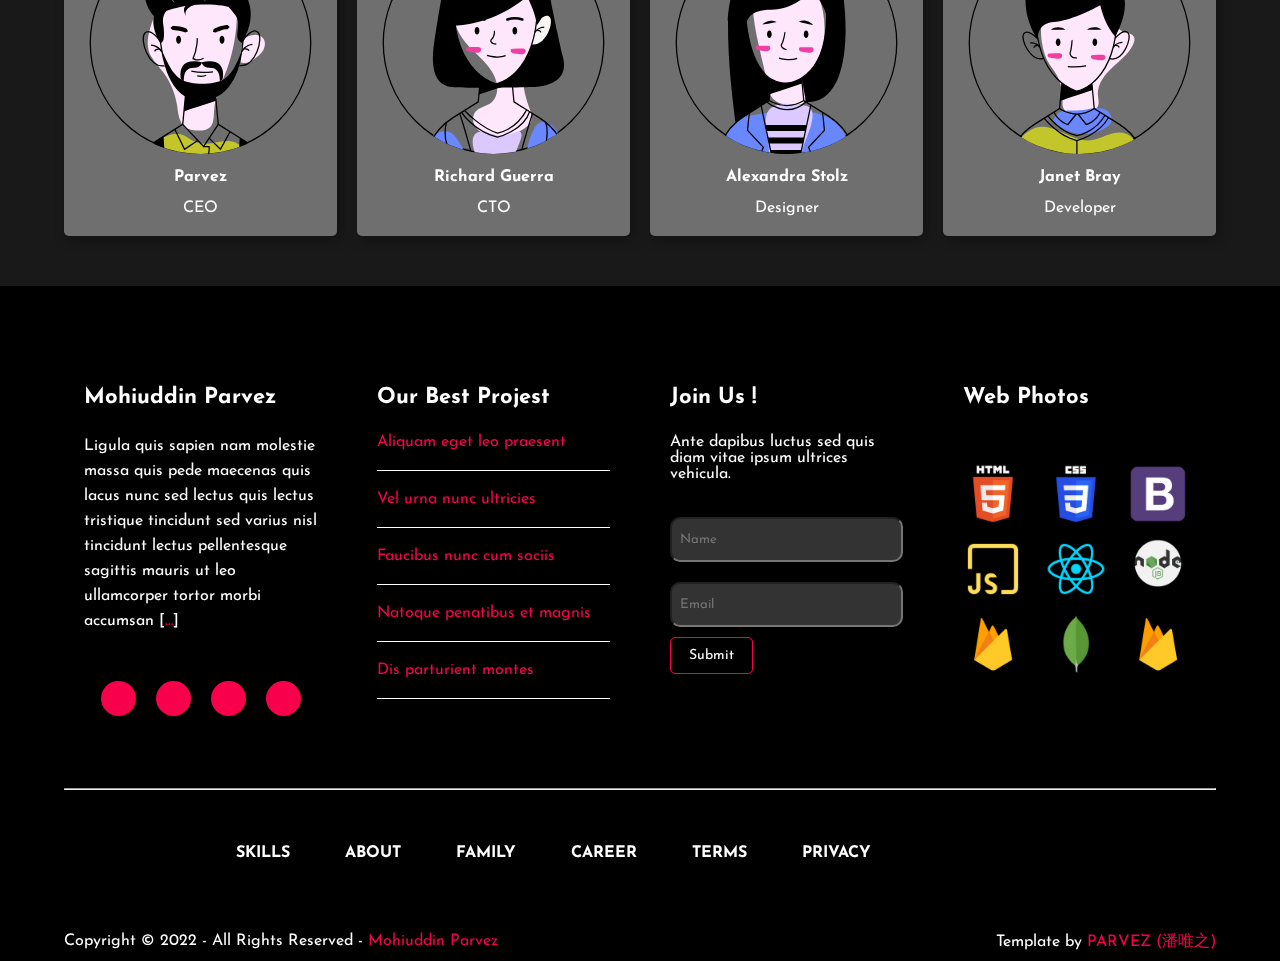
==== commit bf79e4d5: "change footer" ====
--- a/index.html
+++ b/index.html
@@ -340,13 +340,12 @@
             <li>
               <a href="index.html"><i class="fas fa-lg fa-home"></i></a>
             </li>
-            <li><a href="#">Home</a></li>
-            <li><a href="#skills">Skills</a></li>
-            <li><a href="#">About</a></li>
+            <li><a href="skills.html">Skills</a></li>
+            <li><a href="about.html">About</a></li>
+            <li><a href="family.html">Family</a></li>
+            <li><a href="career.html">career</a></li>
             <li><a href="#">Terms</a></li>
             <li><a href="#">Privacy</a></li>
-            <li><a href="#">Cookies</a></li>
-            <li><a href="#">Disclaimer</a></li>
           </ul>
         </nav>
         <!-- ########################### -->
